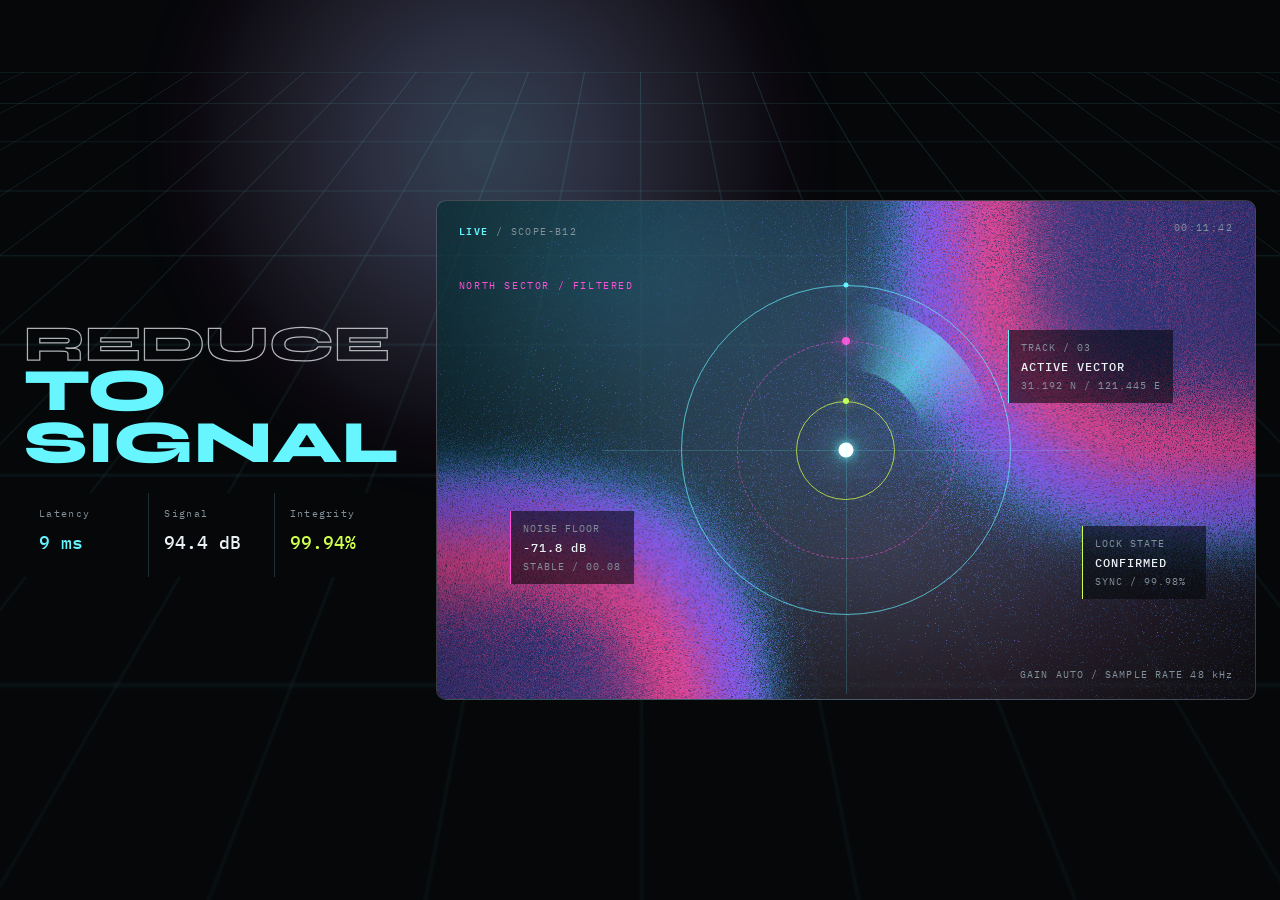
==== static/fxx365-homepage-dashboard.html @ 42d2cb07 "111" ====
<!doctype html>
<html lang="zh-CN">
<head>
  <meta charset="UTF-8" />
  <meta name="viewport" content="width=device-width, initial-scale=1.0" />
  <meta name="color-scheme" content="dark" />
  <title>Signal Console</title>
  <link rel="preconnect" href="https://fonts.googleapis.com" />
  <link rel="preconnect" href="https://fonts.gstatic.com" crossorigin />
  <link href="https://fonts.googleapis.com/css2?family=IBM+Plex+Mono:wght@400;500;600&family=Syne:wght@700;800&display=swap" rel="stylesheet" />
  <style>
    :root {
      --void: #050709;
      --ink: #eaf1f4;
      --muted: #82909a;
      --line: rgba(132, 231, 241, .18);
      --cyan: #67f6ff;
      --pink: #ff4fd8;
      --lime: #d0ff4b;
      --mono: "IBM Plex Mono", ui-monospace, monospace;
      --display: "Syne", "Segoe UI", sans-serif;
      --mx: 50%;
      --my: 35%;
    }

    * { box-sizing: border-box; }
    html { scroll-behavior: smooth; }
    body {
      min-width: 320px;
      margin: 0;
      overflow-x: hidden;
      background: var(--void);
      color: var(--ink);
      font-family: var(--mono);
    }
    ::selection { background: rgba(103, 246, 255, .26); color: #fff; }

    .fx { position: fixed; z-index: 0; inset: 0; overflow: hidden; pointer-events: none; }
    .fx-glow {
      position: absolute;
      top: var(--my);
      left: var(--mx);
      width: 60vmax;
      height: 60vmax;
      translate: -50% -50%;
      background:
        radial-gradient(circle, rgba(103, 246, 255, .22) 0%, transparent 55%),
        radial-gradient(circle, rgba(255, 79, 216, .12) 20%, transparent 65%);
      filter: blur(8px);
      transition: top 3.8s cubic-bezier(.45, 0, .55, 1), left 3.8s cubic-bezier(.45, 0, .55, 1);
      animation: glow-breathe 4s ease-in-out infinite;
    }
    .fx-grid {
      position: absolute;
      top: 8%;
      right: -20%;
      left: -20%;
      height: 85%;
      background-image:
        linear-gradient(rgba(103, 246, 255, .14) 1px, transparent 1px),
        linear-gradient(90deg, rgba(103, 246, 255, .14) 1px, transparent 1px);
      background-size: 56px 56px;
      mask-image: linear-gradient(to bottom, #000 0%, transparent 75%);
      -webkit-mask-image: linear-gradient(to bottom, #000 0%, transparent 75%);
      transform: perspective(500px) rotateX(60deg);
      transform-origin: center top;
      animation: grid-scroll 8s linear infinite;
    }

    .shell { position: relative; z-index: 1; width: min(1340px, calc(100% - 48px)); margin: 0 auto; }

    .hero-copy { display: grid; align-content: center; gap: 24px; }
    .console-title { font-family: var(--display); font-size: clamp(42px, 4.7vw, 68px); font-weight: 800; line-height: .86; letter-spacing: 0; text-transform: uppercase; animation: title-in 1s cubic-bezier(.22, 1, .36, 1) .15s both; }
    .console-title span { display: block; }
    .console-title .outline { color: transparent; font-size: .82em; -webkit-text-stroke: 1.25px rgba(232, 237, 242, .75); }
    .console-title .neon { color: var(--cyan); animation: neon-pulse 2s ease-in-out infinite; }

    .hero {
      display: grid;
      grid-template-columns: minmax(260px, .58fr) minmax(520px, 1.42fr);
      align-items: center;
      gap: clamp(44px, 6vw, 96px);
      min-height: 100vh;
      padding: 48px 0;
    }
    .hero > * { min-width: 0; }

    .readouts {
      display: grid;
      grid-template-columns: repeat(3, minmax(0, 1fr));
      gap: 1px;
      margin: 0;
      background: var(--line);
    }
    .readout { min-height: 84px; padding: 14px 15px; background: var(--void); }
    .readout small { display: block; color: var(--muted); font-size: 10px; letter-spacing: .13em; }
    .readout strong { display: block; margin-top: 11px; color: var(--ink); font-size: 18px; font-weight: 500; letter-spacing: 0; }
    .readout strong.cyan { color: var(--cyan); }
    .readout strong.lime { color: var(--lime); }

    .deck {
      position: relative;
      min-height: 500px;
      overflow: hidden;
      border: 1px solid rgba(255, 255, 255, .17);
      border-radius: 10px;
      background:
        radial-gradient(1200px 800px at 20% 15%, rgba(34, 211, 238, .25), transparent 60%),
        radial-gradient(1000px 700px at 70% 25%, rgba(167, 139, 250, .22), transparent 55%),
        radial-gradient(900px 700px at 55% 70%, rgba(249, 168, 212, .18), transparent 60%),
        rgba(9, 11, 14, .58);
      isolation: isolate;
    }
    .deck-paper { position: absolute; z-index: 0; inset: 0; width: 100%; height: 100%; pointer-events: none; }
    .deck::after {
      content: "";
      position: absolute;
      z-index: 1;
      inset: 0;
      pointer-events: none;
      background: linear-gradient(90deg, rgba(0, 0, 0, .23), transparent 28%, transparent 72%, rgba(0, 0, 0, .15));
    }
    .deck-header, .deck-footer, .sector, .track-tag { position: absolute; z-index: 3; }
    .deck-header { top: 20px; left: 22px; right: 22px; display: flex; justify-content: space-between; gap: 20px; color: var(--muted); font-size: 10px; letter-spacing: .14em; }
    .deck-header b { color: var(--cyan); font-weight: 600; }
    .deck-footer { right: 22px; bottom: 18px; color: var(--muted); font-size: 10px; letter-spacing: .11em; }
    .sector { top: 68px; left: 22px; color: var(--pink); font-size: 10px; letter-spacing: .16em; }
    .track-tag {
      display: grid;
      gap: 5px;
      min-width: 124px;
      padding: 11px 12px;
      border-left: 1px solid var(--cyan);
      background: rgba(4, 8, 10, .58);
      color: var(--muted);
      font-size: 10px;
      letter-spacing: .1em;
    }
    .track-tag b { color: var(--ink); font-size: 12px; font-weight: 500; }
    .track-a { top: 26%; right: 10%; }
    .track-b { bottom: 23%; left: 9%; border-color: var(--pink); }
    .track-c { right: 6%; bottom: 20%; border-color: var(--lime); }

    .radar { position: absolute; z-index: 2; top: 50%; left: 50%; width: min(330px, 48vw); height: min(330px, 48vw); transform: translate(-50%, -50%); }
    .radar::before, .radar::after { content: ""; position: absolute; background: rgba(103, 246, 255, .18); }
    .radar::before { top: 50%; left: -24%; right: -24%; height: 1px; }
    .radar::after { top: -24%; bottom: -24%; left: 50%; width: 1px; }
    .ring { position: absolute; inset: 0; border: 1px solid rgba(103, 246, 255, .4); border-radius: 50%; }
    .ring.r1 { animation: ring-out 2.5s ease-out infinite; }
    .ring.r1b { animation: ring-out 2.5s ease-out .8s infinite; }
    .ring.r2 { inset: 17%; border-style: dashed; border-color: rgba(255, 79, 216, .55); animation: spin 8s linear infinite; }
    .ring.r3 { inset: 35%; border-color: rgba(208, 255, 75, .75); animation: ring-throb 1.6s ease-in-out infinite; }
    .beam { position: absolute; inset: 5%; border-radius: 50%; background: conic-gradient(from 0deg, transparent 0deg, rgba(103,246,255,.08) 10deg, rgba(103,246,255,.58) 40deg, transparent 75deg); animation: spin 2.2s linear infinite; transform-origin: center; will-change: transform; mask: radial-gradient(circle, transparent 38%, #000 39%); -webkit-mask: radial-gradient(circle, transparent 38%, #000 39%); }
    .core { position: absolute; top: 50%; left: 50%; width: 15px; height: 15px; transform: translate(-50%, -50%); border-radius: 50%; background: #fff; box-shadow: 0 0 10px var(--cyan), 0 0 32px var(--cyan), 0 0 60px rgba(103, 246, 255, .55); animation: core-beat 1.4s ease-in-out infinite; }
    .node { position: absolute; inset: 17%; animation: orbit 7.2s linear infinite -2.4s reverse; will-change: transform; }
    .node::before { content: ""; position: absolute; top: 0; left: 50%; width: 8px; height: 8px; transform: translate(-50%, -50%); border-radius: 50%; background: var(--pink); box-shadow: 0 0 15px var(--pink), 0 0 29px var(--pink); }
    .node.n2 { inset: 35%; animation: orbit 4.6s linear infinite -1.1s; }
    .node.n2::before { width: 6px; height: 6px; background: var(--lime); box-shadow: 0 0 13px var(--lime); }
    .node.n3 { inset: 0; animation: orbit 12.8s linear infinite -5.6s reverse; }
    .node.n3::before { width: 5px; height: 5px; background: var(--cyan); box-shadow: 0 0 14px var(--cyan); }
    @keyframes glow-breathe { 0%, 100% { opacity: .65; transform: scale(1); } 50% { opacity: 1; transform: scale(1.12); } }
    @keyframes grid-scroll { from { background-position: 0 0, 0 0; } to { background-position: 0 56px, 56px 0; } }
    @keyframes ring-out { 0% { transform: scale(.68); opacity: .9; } 100% { transform: scale(1.16); opacity: 0; } }
    @keyframes ring-throb { 0%,100% { transform: scale(1); opacity: .55; } 50% { transform: scale(1.08); opacity: 1; box-shadow: 0 0 24px rgba(208,255,75,.25); } }
    @keyframes spin { to { transform: rotate(360deg); } }
    @keyframes orbit { from { transform: rotate(0); } to { transform: rotate(360deg); } }
    @keyframes title-in { from { opacity: 0; transform: translateY(24px); filter: blur(8px); } to { opacity: 1; transform: none; filter: none; } }
    @keyframes neon-pulse { 0%, 100% { text-shadow: 0 0 8px rgba(103, 246, 255, .5), 0 0 24px rgba(103, 246, 255, .3), 0 0 48px rgba(103, 246, 255, .15); filter: brightness(.95); } 50% { text-shadow: 0 0 16px rgba(103, 246, 255, .95), 0 0 40px rgba(103, 246, 255, .55), 0 0 80px rgba(103, 246, 255, .3), 0 0 120px rgba(255, 79, 216, .15); filter: brightness(1.2); } }
    @keyframes core-beat { 0%,100% { transform: translate(-50%, -50%) scale(1); } 50% { transform: translate(-50%, -50%) scale(1.55); } }

    @media (max-width: 1000px) {
      .hero { grid-template-columns: 1fr; padding: 52px 0; }
      .deck { min-height: 540px; }
    }
    @media (max-width: 700px) {
      .shell { width: min(100% - 28px, 1340px); }
      .hero { gap: 38px; min-height: auto; padding: 54px 0; }
      .readout { min-width: 0; padding: 14px 8px; }
      .readout strong { font-size: 15px; white-space: nowrap; }
      .deck { min-height: 430px; margin-inline: -14px; border-radius: 0; }
      .radar { width: 250px; height: 250px; }
      .track-tag { display: none; }
    }
    @media (max-width: 520px) {
      .readouts { grid-template-columns: repeat(2, minmax(0, 1fr)); }
      .readout:nth-child(3) { grid-column: span 2; }
    }
    @media (prefers-reduced-motion: reduce) {
      *, *::before, *::after { animation-duration: .01ms !important; animation-iteration-count: 1 !important; scroll-behavior: auto !important; }
      .beam { animation: spin 2.2s linear infinite !important; }
      .node { animation: orbit 7.2s linear infinite -2.4s reverse !important; }
      .node.n2 { animation: orbit 4.6s linear infinite -1.1s !important; }
      .node.n3 { animation: orbit 12.8s linear infinite -5.6s reverse !important; }
      .console-title .neon { animation: neon-pulse 2s ease-in-out infinite !important; }
    }
  </style>
</head>
<body>
  <div class="fx" aria-hidden="true">
    <div class="fx-glow" id="fxGlow"></div>
    <div class="fx-grid"></div>
  </div>

  <main class="shell">
    <section class="hero">
      <div class="hero-copy">
        <div class="console-title" aria-hidden="true"><span class="outline">Reduce</span><span class="neon">to signal</span></div>
        <div class="readouts" aria-label="实时系统指标">
          <div class="readout"><small>Latency</small><strong class="cyan" id="latency">08 ms</strong></div>
          <div class="readout"><small>Signal</small><strong id="signalStrength">94.7 dB</strong></div>
          <div class="readout"><small>Integrity</small><strong class="lime" id="integrity">99.98%</strong></div>
        </div>
      </div>

      <section class="deck" aria-label="实时信号雷达">
        <canvas class="deck-paper" data-paper-shader aria-hidden="true"></canvas>
        <div class="deck-header"><span><b>LIVE</b> / SCOPE-B12</span><span id="deckClock">--:--:--</span></div>
        <p class="sector">NORTH SECTOR / FILTERED</p>
        <div class="track-tag track-a"><span>TRACK / 03</span><b>ACTIVE VECTOR</b><span>31.192 N / 121.445 E</span></div>
        <div class="track-tag track-b"><span>NOISE FLOOR</span><b id="noiseFloor">-72.4 dB</b><span>STABLE / 00.08</span></div>
        <div class="track-tag track-c"><span>LOCK STATE</span><b>CONFIRMED</b><span>SYNC / 99.98%</span></div>
        <div class="radar" id="radar">
          <div class="beam"></div><div class="ring r1"></div><div class="ring r1b"></div><div class="ring r2"></div><div class="ring r3"></div><div class="node"></div><div class="node n2"></div><div class="node n3"></div><div class="core"></div>
        </div>
        <div class="deck-footer">GAIN AUTO / SAMPLE RATE 48 kHz</div>
      </section>
    </section>
  </main>

  <script>
    (() => {
      const canvas = document.querySelector('.deck-paper');
      const deck = canvas?.closest('.deck');

      function initPaperShader() {
        if (!canvas || !deck) return;
        const gl = canvas.getContext('webgl2', { alpha: true });
        if (!gl) return;
        const vertex = `#version 300 es
          precision highp float;
          layout(location = 0) in vec2 a_position;
          uniform vec2 u_resolution;
          out vec2 v_objectUV; out vec2 v_objectBoxSize;
          void main() {
            gl_Position = vec4(a_position, 0.0, 1.0);
            float size = min(u_resolution.x, u_resolution.y);
            v_objectBoxSize = vec2(size);
            v_objectUV = a_position * .5 * (u_resolution / size);
            v_objectUV.x *= min(1.0, 2.25 / (u_resolution.x / u_resolution.y));
          }`;
        const fragment = `#version 300 es
          precision highp float;
          uniform float u_time;
          in vec2 v_objectUV; in vec2 v_objectBoxSize; out vec4 fragColor;
          vec3 permute(vec3 x){return mod(((x*34.0)+1.0)*x,289.0);} 
          float snoise(vec2 v){const vec4 C=vec4(.2113248654,.3660254038,-.5773502692,.0243902439);vec2 i=floor(v+dot(v,C.yy));vec2 x0=v-i+dot(i,C.xx);vec2 i1=x0.x>x0.y?vec2(1.,0.):vec2(0.,1.);vec4 x12=x0.xyxy+C.xxzz;x12.xy-=i1;i=mod(i,289.);vec3 p=permute(permute(i.y+vec3(0.,i1.y,1.))+i.x+vec3(0.,i1.x,1.));vec3 m=max(.5-vec3(dot(x0,x0),dot(x12.xy,x12.xy),dot(x12.zw,x12.zw)),0.);m*=m;m*=m;vec3 x=2.*fract(p*C.www)-1.;vec3 h=abs(x)-.5;vec3 ox=floor(x+.5);vec3 a0=x-ox;m*=1.792842914-.853734721*(a0*a0+h*h);vec3 g;g.x=a0.x*x0.x+h.x*x0.y;g.yz=a0.yz*x12.xz+h.yz*x12.yw;return 130.*dot(m,g);} 
          vec2 rot(vec2 v,float a){return mat2(cos(a),sin(a),-sin(a),cos(a))*v;}
          float rand(vec2 p){return fract(sin(dot(p,vec2(127.1,311.7)))*43758.5453123);} 
          float valueNoise(vec2 st){vec2 i=floor(st),f=fract(st),u=f*f*(3.-2.*f);return mix(mix(rand(i),rand(i+vec2(1.,0.)),u.x),mix(rand(i+vec2(0.,1.)),rand(i+1.),u.x),u.y);} 
          float fbm(vec2 n){float total=0.,amp=.2;for(int i=0;i<3;i++){n=rot(n,.3);total+=valueNoise(n)*amp;n*=1.99;amp*=.6;}return total;}
          void main(){float t=.1*(u_time+7.);vec2 uv=v_objectUV*.6;vec2 outer=vec2(.5);vec2 bl=smoothstep(vec2(0.),outer,uv+vec2(.1+.1*sin(3.*t),.2-.1*sin(5.25*t)));vec2 tr=smoothstep(vec2(0.),outer,1.-uv);float shape=1.-bl.x*bl.y*tr.x*tr.y;uv=-uv;bl=smoothstep(vec2(0.),outer,uv+vec2(.1+.1*sin(3.*t),.2-.1*cos(5.25*t)));tr=smoothstep(vec2(0.),outer,1.-uv);shape-=bl.x*bl.y*tr.x*tr.y;shape=1.-smoothstep(0.,1.,shape);vec2 grain=v_objectUV*v_objectBoxSize*.7;float simplex=snoise(grain*.5);float grainDist=simplex*snoise(grain*.2)-fbm(.002*grain+10.)-fbm(.003*grain);float raw=.75*simplex-fbm(rot(.4*grain,2.))-fbm(.001*grain);shape+=.55*.5*(grainDist+.5)+.55*clamp(raw,0.,1.);float aa=fwidth(shape);shape=clamp(shape-.125,0.,1.);float opacity=smoothstep(0.,1.+2.*aa,clamp(shape*4.,0.,1.));float mixr=shape*3.;vec3 color=mix(vec3(.023529,.713725,.831373),vec3(.545098,.360784,.964706),smoothstep(0.,1.,mixr));color=mix(color,vec3(.925490,.282353,.6),smoothstep(1.,2.,mixr));color=mix(color,vec3(.117647,.227451,.541176),smoothstep(2.,3.,mixr));fragColor=vec4(color*opacity,opacity);}`;
        const compile = (type, source) => { const shader = gl.createShader(type); gl.shaderSource(shader, source); gl.compileShader(shader); if (!gl.getShaderParameter(shader, gl.COMPILE_STATUS)) throw new Error(gl.getShaderInfoLog(shader)); return shader; };
        try {
          const program = gl.createProgram();
          gl.attachShader(program, compile(gl.VERTEX_SHADER, vertex));
          gl.attachShader(program, compile(gl.FRAGMENT_SHADER, fragment));
          gl.linkProgram(program);
          if (!gl.getProgramParameter(program, gl.LINK_STATUS)) throw new Error(gl.getProgramInfoLog(program));
          gl.useProgram(program);
          gl.bindBuffer(gl.ARRAY_BUFFER, gl.createBuffer());
          gl.bufferData(gl.ARRAY_BUFFER, new Float32Array([-1,-1,1,-1,-1,1,-1,1,1,-1,1,1]), gl.STATIC_DRAW);
          gl.enableVertexAttribArray(0); gl.vertexAttribPointer(0, 2, gl.FLOAT, false, 0, 0);
          const time = gl.getUniformLocation(program, 'u_time');
          const resolution = gl.getUniformLocation(program, 'u_resolution');
          const resize = () => { const box = deck.getBoundingClientRect(); const ratio = Math.max(2, window.devicePixelRatio || 1); const maxPixels = 8294400; const wantedW = Math.round(box.width * ratio); const wantedH = Math.round(box.height * ratio); const scale = Math.min(1, Math.sqrt(maxPixels / (wantedW * wantedH))); canvas.width = Math.max(1, Math.round(wantedW * scale)); canvas.height = Math.max(1, Math.round(wantedH * scale)); gl.viewport(0, 0, canvas.width, canvas.height); gl.uniform2f(resolution, canvas.width, canvas.height); };
          const draw = (now) => { gl.uniform1f(time, now * .001); gl.clear(gl.COLOR_BUFFER_BIT); gl.drawArrays(gl.TRIANGLES, 0, 6); requestAnimationFrame(draw); };
          new ResizeObserver(resize).observe(deck); resize(); canvas.dataset.shaderMode = 'webgl2'; requestAnimationFrame(draw);
        } catch (error) { canvas.style.display = 'none'; console.error('Paper shader failed:', error); }
      }

      function tick() {
        const now = new Date();
        const text = now.toLocaleTimeString('en-GB', { hour12: false });
        document.getElementById('deckClock').textContent = text;
        document.getElementById('latency').textContent = `${7 + Math.floor(Math.random() * 4)} ms`;
        document.getElementById('signalStrength').textContent = `${(93.8 + Math.random() * 1.1).toFixed(1)} dB`;
        document.getElementById('integrity').textContent = `${(99.92 + Math.random() * .07).toFixed(2)}%`;
        document.getElementById('noiseFloor').textContent = `-${(71.8 + Math.random() * 1.1).toFixed(1)} dB`;
      }

      initPaperShader(); tick(); setInterval(tick, 1800);
      const driftGlow = () => {
        document.documentElement.style.setProperty('--mx', `${12 + Math.random() * 76}%`);
        document.documentElement.style.setProperty('--my', `${12 + Math.random() * 66}%`);
        window.setTimeout(driftGlow, 3200 + Math.random() * 2400);
      };
      window.setTimeout(driftGlow, 1200);
    })();
  </script>
</body>
</html>
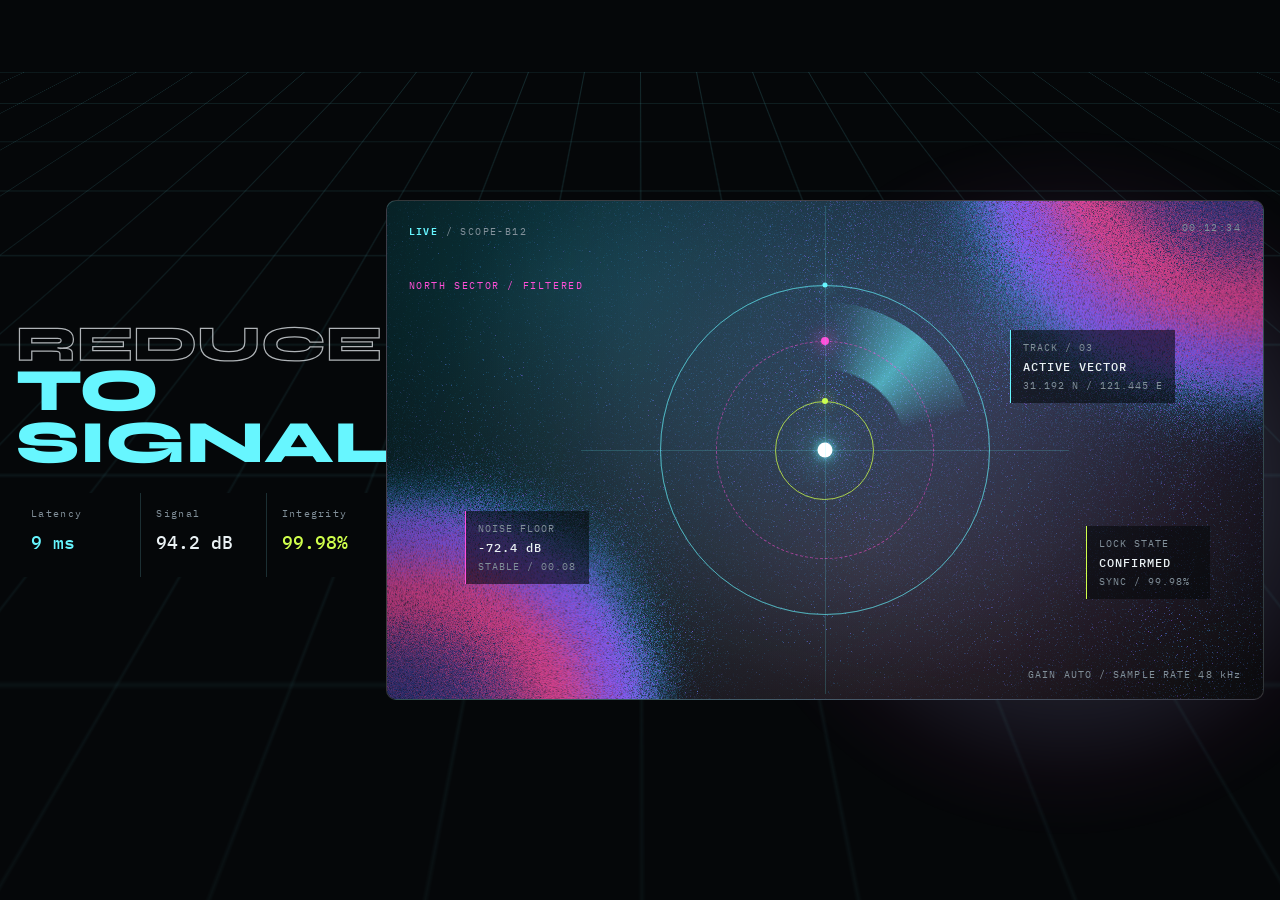
==== commit b43ea78d: "222" ====
--- a/static/fxx365-homepage-dashboard.html
+++ b/static/fxx365-homepage-dashboard.html
@@ -67,7 +67,7 @@
       animation: grid-scroll 8s linear infinite;
     }
 
-    .shell { position: relative; z-index: 1; width: min(1340px, calc(100% - 48px)); margin: 0 auto; }
+    .shell { position: relative; z-index: 1; width: min(1560px, calc(100% - 32px)); margin: 0 auto; }
 
     .hero-copy { display: grid; align-content: center; gap: 24px; }
     .console-title { font-family: var(--display); font-size: clamp(42px, 4.7vw, 68px); font-weight: 800; line-height: .86; letter-spacing: 0; text-transform: uppercase; animation: title-in 1s cubic-bezier(.22, 1, .36, 1) .15s both; }
@@ -77,7 +77,7 @@
 
     .hero {
       display: grid;
-      grid-template-columns: minmax(260px, .58fr) minmax(520px, 1.42fr);
+      grid-template-columns: minmax(280px, .50fr) minmax(600px, 1.50fr);
       align-items: center;
       gap: clamp(44px, 6vw, 96px);
       min-height: 100vh;
@@ -108,7 +108,7 @@
         radial-gradient(1200px 800px at 20% 15%, rgba(34, 211, 238, .25), transparent 60%),
         radial-gradient(1000px 700px at 70% 25%, rgba(167, 139, 250, .22), transparent 55%),
         radial-gradient(900px 700px at 55% 70%, rgba(249, 168, 212, .18), transparent 60%),
-        rgba(9, 11, 14, .58);
+        #050709;
       isolation: isolate;
     }
     .deck-paper { position: absolute; z-index: 0; inset: 0; width: 100%; height: 100%; pointer-events: none; }
